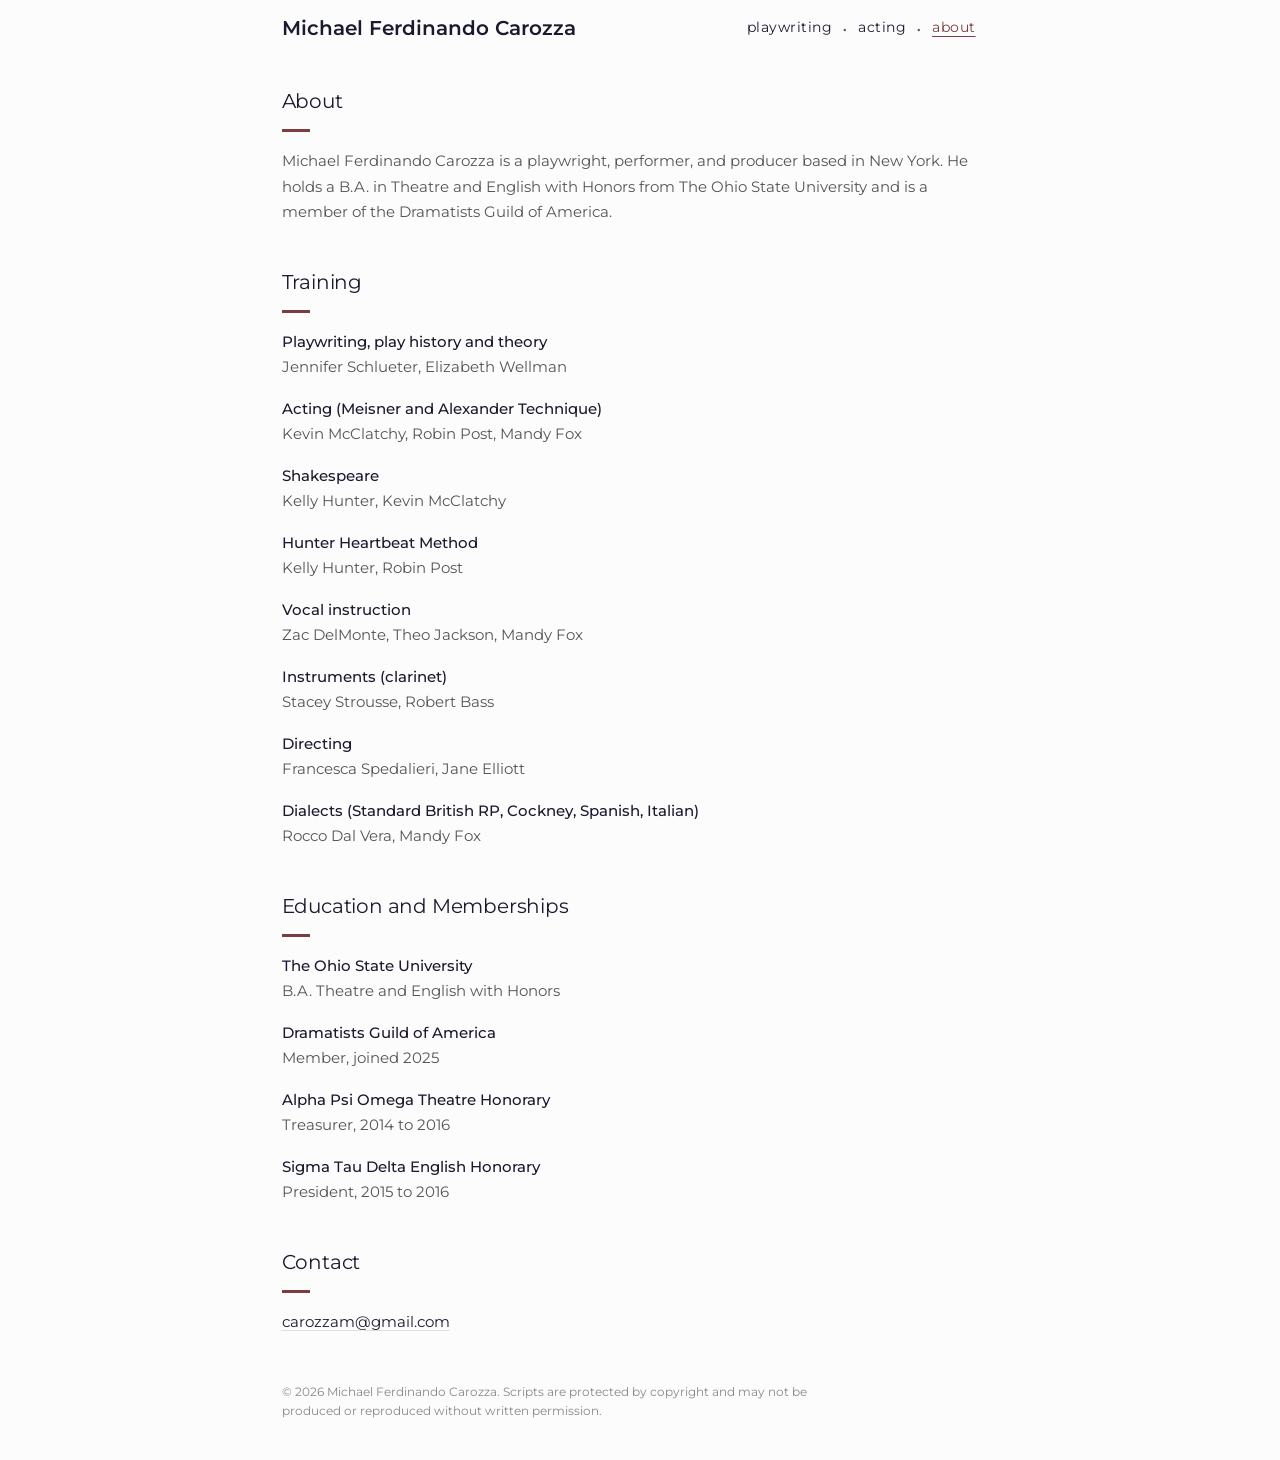
==== about.html @ f721c0fb "Skills list matches resume; add 404 page; pre-launch fixes Co-Authored-By: Claude Opus 5.5 <noreply@" ====
<!doctype html>
<html lang="en">
<head>
  <meta charset="utf-8">
  <meta name="viewport" content="width=device-width, initial-scale=1">
  <title>About, Michael Ferdinando Carozza</title>
  <meta name="description" content="About Michael Ferdinando Carozza, a playwright, performer, and producer in New York: training, education, memberships, and contact.">
  <meta name="color-scheme" content="light dark">
  <link rel="icon" href="favicon.svg" type="image/svg+xml">
  <link rel="preconnect" href="https://fonts.googleapis.com">
  <link rel="preconnect" href="https://fonts.gstatic.com" crossorigin>
  <link rel="stylesheet" href="https://fonts.googleapis.com/css2?family=Montserrat:wght@400;500;600&display=swap">
  <link rel="stylesheet" href="styles.css">
  <script src="site.js" defer></script>
</head>
<body>
  <a class="skip" href="#main">Skip to content</a>

  <nav class="site-nav" aria-label="Main">
    <div class="nav-inner">
      <a class="nav-brand" href="index.html">Michael Ferdinando Carozza</a>
      <button class="nav-toggle" type="button" aria-label="Toggle navigation" aria-expanded="false" aria-controls="nav-links">
        <svg viewBox="0 0 24 24" fill="none" stroke="currentColor" stroke-width="2" aria-hidden="true"><path d="M4 6h16M4 12h16M4 18h16"/></svg>
      </button>
      <ul class="nav-links" id="nav-links">
        <li><a href="index.html">playwriting</a></li>
        <li class="sep" aria-hidden="true">&middot;</li>
        <li><a href="acting.html">acting</a></li>
        <li class="sep" aria-hidden="true">&middot;</li>
        <li><a href="about.html" aria-current="page">about</a></li>
      </ul>
    </div>
  </nav>

  <div class="container">
    <main id="main">
      <h1 class="sr-only">About Michael Ferdinando Carozza</h1>

      <h2>About</h2>
      <p>Michael Ferdinando Carozza is a playwright, performer, and producer based in New York. He holds a B.A. in Theatre and English with Honors from The Ohio State University and is a member of the Dramatists Guild of America.</p>

      <h2>Training</h2>
      <ul class="items">
        <li><span class="label">Playwriting, play history and theory</span>Jennifer Schlueter, Elizabeth Wellman</li>
        <li><span class="label">Acting (Meisner and Alexander Technique)</span>Kevin McClatchy, Robin Post, Mandy Fox</li>
        <li><span class="label">Shakespeare</span>Kelly Hunter, Kevin McClatchy</li>
        <li><span class="label">Hunter Heartbeat Method</span>Kelly Hunter, Robin Post</li>
        <li><span class="label">Vocal instruction</span>Zac DelMonte, Theo Jackson, Mandy Fox</li>
        <li><span class="label">Instruments (clarinet)</span>Stacey Strousse, Robert Bass</li>
        <li><span class="label">Directing</span>Francesca Spedalieri, Jane Elliott</li>
        <li><span class="label">Dialects (Standard British RP, Cockney, Spanish, Italian)</span>Rocco Dal Vera, Mandy Fox</li>
      </ul>

      <h2>Education and Memberships</h2>
      <ul class="items">
        <li><span class="label">The Ohio State University</span>B.A. Theatre and English with Honors</li>
        <li><span class="label">Dramatists Guild of America</span>Member, joined 2025</li>
        <li><span class="label">Alpha Psi Omega Theatre Honorary</span>Treasurer, 2014 to 2016</li>
        <li><span class="label">Sigma Tau Delta English Honorary</span>President, 2015 to 2016</li>
      </ul>

      <h2 id="contact">Contact</h2>
      <p><span data-email data-user="carozzam" data-domain="gmail.com"><noscript>carozzam [at] gmail [dot] com</noscript></span></p>
    </main>
  </div>

  <footer class="container site-footer">
    <p>&copy; 2026 Michael Ferdinando Carozza. Scripts are protected by copyright and may not be produced or reproduced without written permission.</p>
  </footer>
</body>
</html>
---- styles.css ----
/* Michael Ferdinando Carozza, playwright.
   A quiet, text-first personal site: Montserrat, a sticky nav with a lowercase
   name and links, a round photo beside a short title block, small outlined
   buttons, section headings with a short accent bar, and entries with a
   medium-weight title over gray detail lines. Follows the system light or dark
   setting. */

*, *::before, *::after {
  box-sizing: border-box;
  margin: 0;
  padding: 0;
}

html {
  font-size: clamp(15px, 0.14vw + 14.5px, 16px);
  -webkit-text-size-adjust: 100%;
  text-size-adjust: 100%;
  scrollbar-gutter: stable;
}

:root {
  color-scheme: light dark;

  /* Light */
  --bg: #fcfcfc;
  --text: #1a1a2e;
  --title: #3a3a4e;
  --text-2: #555555;
  --muted: #888888;
  --accent: #7a3b4a;
  --accent: oklch(44% 0.09 15);
  --border: #e0e0e0;
  --border-soft: #f1f5f9;
  --nav-bg: rgba(252, 252, 252, 0.85);

  --font: "Montserrat", -apple-system, BlinkMacSystemFont, "Segoe UI", sans-serif;
  --max-width: 750px;
  --nav-height: 56px;
}

@media (prefers-color-scheme: dark) {
  :root {
    --bg: #1a1a2e;
    --text: #e0e0e0;
    --title: #ececf2;
    --text-2: #b0b0b0;
    --muted: #8a8a9a;
    --accent: #8fb7e6;
    --accent: oklch(78% 0.09 240);
    --border: #2e2e4a;
    --border-soft: #252542;
    --nav-bg: rgba(26, 26, 46, 0.85);
  }
}

body {
  background: var(--bg);
  color: var(--text-2);
  font-family: var(--font);
  font-size: 0.9375rem;
  font-weight: 400;
  line-height: 1.7;
}

.container {
  max-width: var(--max-width);
  margin: 0 auto;
  padding: 0 24px;
}

.sr-only {
  position: absolute;
  width: 1px;
  height: 1px;
  margin: -1px;
  overflow: hidden;
  clip-path: inset(50%);
  white-space: nowrap;
}

.skip {
  position: absolute;
  left: -999px;
  top: 0;
  z-index: 200;
  padding: 8px 12px;
  background: var(--text);
  color: var(--bg);
}
.skip:focus { left: 12px; top: 12px; }

:focus-visible {
  outline: 2px solid var(--accent);
  outline-offset: 3px;
  border-radius: 2px;
}

/* Links */

a, a:visited {
  color: var(--text);
  text-decoration: underline;
  text-decoration-color: var(--border);
  text-decoration-thickness: 1px;
  text-underline-offset: 3px;
  transition: text-decoration-color 0.15s ease, color 0.15s ease;
}
a:hover {
  color: var(--accent);
  text-decoration-color: var(--accent);
}

/* Navigation */

.site-nav {
  position: sticky;
  top: 0;
  z-index: 100;
  background: var(--nav-bg);
  -webkit-backdrop-filter: blur(12px);
  backdrop-filter: blur(12px);
}

.nav-inner {
  display: flex;
  align-items: center;
  justify-content: space-between;
  max-width: var(--max-width);
  height: var(--nav-height);
  margin: 0 auto;
  padding: 0 24px;
}

a.nav-brand, a.nav-brand:visited {
  color: var(--text);
  font-size: 1.25rem;
  font-weight: 600;
  text-decoration: none;
}

.nav-links {
  display: flex;
  align-items: center;
  list-style: none;
}

.nav-links li a {
  display: block;
  padding: 10px 8px;
  color: var(--text);
  font-size: 0.875rem;
  letter-spacing: 0.5px;
  text-decoration: none;
}
.nav-links li a:hover,
.nav-links li a[aria-current="page"] {
  color: var(--accent);
  text-decoration: underline;
  text-decoration-color: currentColor;
  text-decoration-thickness: 1px;
  text-underline-offset: 0.25em;
}

.nav-links .sep {
  padding: 0 2px;
  color: var(--text-2);
  font-size: 1.35rem;
  user-select: none;
}

.nav-toggle {
  display: none;
  padding: 8px;
  border: 0;
  background: none;
  color: var(--text);
  cursor: pointer;
}
.nav-toggle svg { width: 22px; height: 22px; }

/* Main */

main {
  padding-top: 28px;
  padding-bottom: 40px;
}

/* Profile */

.profile {
  display: flex;
  align-items: center;
  gap: 30px;
  margin-bottom: 30px;
}

.profile-photo {
  flex-shrink: 0;
  width: 150px;
  height: 150px;
  border-radius: 50%;
  object-fit: cover;
}

.profile-info { line-height: 1.8; }
.profile-info a, .profile-info a:visited { color: var(--text); }

.profile-links {
  display: flex;
  flex-wrap: wrap;
  gap: 10px;
  margin-top: 12px;
}

a.btn, a.btn:visited {
  display: inline-flex;
  align-items: center;
  gap: 6px;
  padding: 4px 12px;
  border: 1px solid var(--border);
  border-radius: 4px;
  background: transparent;
  color: var(--text-2);
  font-size: 0.75rem;
  font-weight: 500;
  letter-spacing: 0.2px;
  text-decoration: none;
  transition: color 0.15s ease, background 0.15s ease, border-color 0.15s ease;
}
a.btn:hover {
  background: var(--text);
  border-color: var(--text);
  color: var(--bg);
}
.btn svg {
  width: auto;
  height: 1em;
}

/* Headings */

h1, h2, h3 {
  color: var(--text);
  font-family: var(--font);
  font-weight: 500;
}

h2 {
  position: relative;
  margin-bottom: 16px;
  padding-bottom: 14px;
  font-size: 1.25rem;
  font-weight: 400;
  letter-spacing: -0.2px;
}
h2::after {
  content: "";
  position: absolute;
  left: 0;
  bottom: 0;
  width: 28px;
  height: 3px;
  background: var(--accent);
}
ul + h2, p + h2, .profile + h2 { margin-top: 40px; }

p + p { margin-top: 1rem; }

.section-note {
  margin: -4px 0 20px;
  font-size: 0.8125rem;
}

/* Entries: plays, credits */

.works, .items {
  list-style: none;
}

.works li {
  margin-bottom: 18px;
  font-size: 0.8125rem;
  line-height: 1.65;
}

.title {
  color: var(--title);
  font-size: 0.9375rem;
  font-weight: 500;
}

.note, .logline, .venue, .details {
  display: block;
}

.note { color: var(--text-2); }
.logline { margin: 2px 0 4px; color: var(--text-2); }

.venue {
  color: var(--text-2);
  font-size: 0.875rem;
  font-style: italic;
}

.details { color: var(--muted); }
.details .dot { margin: 0 4px; color: var(--muted); }

.works .aside {
  color: var(--text-2);
  font-style: normal;
}
.works .aside::before {
  content: "\00b7";
  margin: 0 4px;
  color: var(--muted);
}

/* Labeled lists: training, education */

.items li { margin-bottom: 16px; }
.items .label {
  display: block;
  color: var(--text);
  font-weight: 500;
}

/* Skills: a column list, like the resume */

.skills {
  list-style: none;
  columns: 3 13rem;
  column-gap: 24px;
  font-size: 0.875rem;
}
.skills li {
  break-inside: avoid;
  margin-bottom: 4px;
}

/* Footer */

.site-footer {
  padding-top: 8px;
  padding-bottom: 40px;
}
.site-footer p {
  max-width: 36rem;
  color: var(--muted);
  font-size: 0.75rem;
  line-height: 1.6;
}

/* Small screens */

@media (max-width: 768px) {
  .nav-inner {
    flex-wrap: wrap;
    align-items: flex-start;
    height: auto;
    min-height: var(--nav-height);
  }
  a.nav-brand, .nav-toggle { line-height: var(--nav-height); }
  a.nav-brand { font-size: 1rem; }
  .nav-toggle { display: block; }

  .nav-links {
    flex-basis: 100%;
    flex-direction: column;
    align-items: center;
    gap: 2px;
    max-height: 0;
    overflow: hidden;
    visibility: hidden;
    background: var(--bg);
    transition: max-height 0.3s ease, padding 0.3s ease, visibility 0s linear 0.3s;
  }
  .nav-links.open {
    max-height: 300px;
    padding: 8px 0 16px;
    visibility: visible;
    border-bottom: 1px solid var(--border);
    transition-delay: 0s;
  }
  .nav-links .sep { display: none; }
  .nav-links li a { padding: 8px 0; }

  .profile {
    flex-direction: column;
    align-items: center;
    text-align: center;
  }
  .profile-links { justify-content: center; }
}

@media (prefers-reduced-motion: reduce) {
  .nav-links, a, a.btn { transition: none; }
}
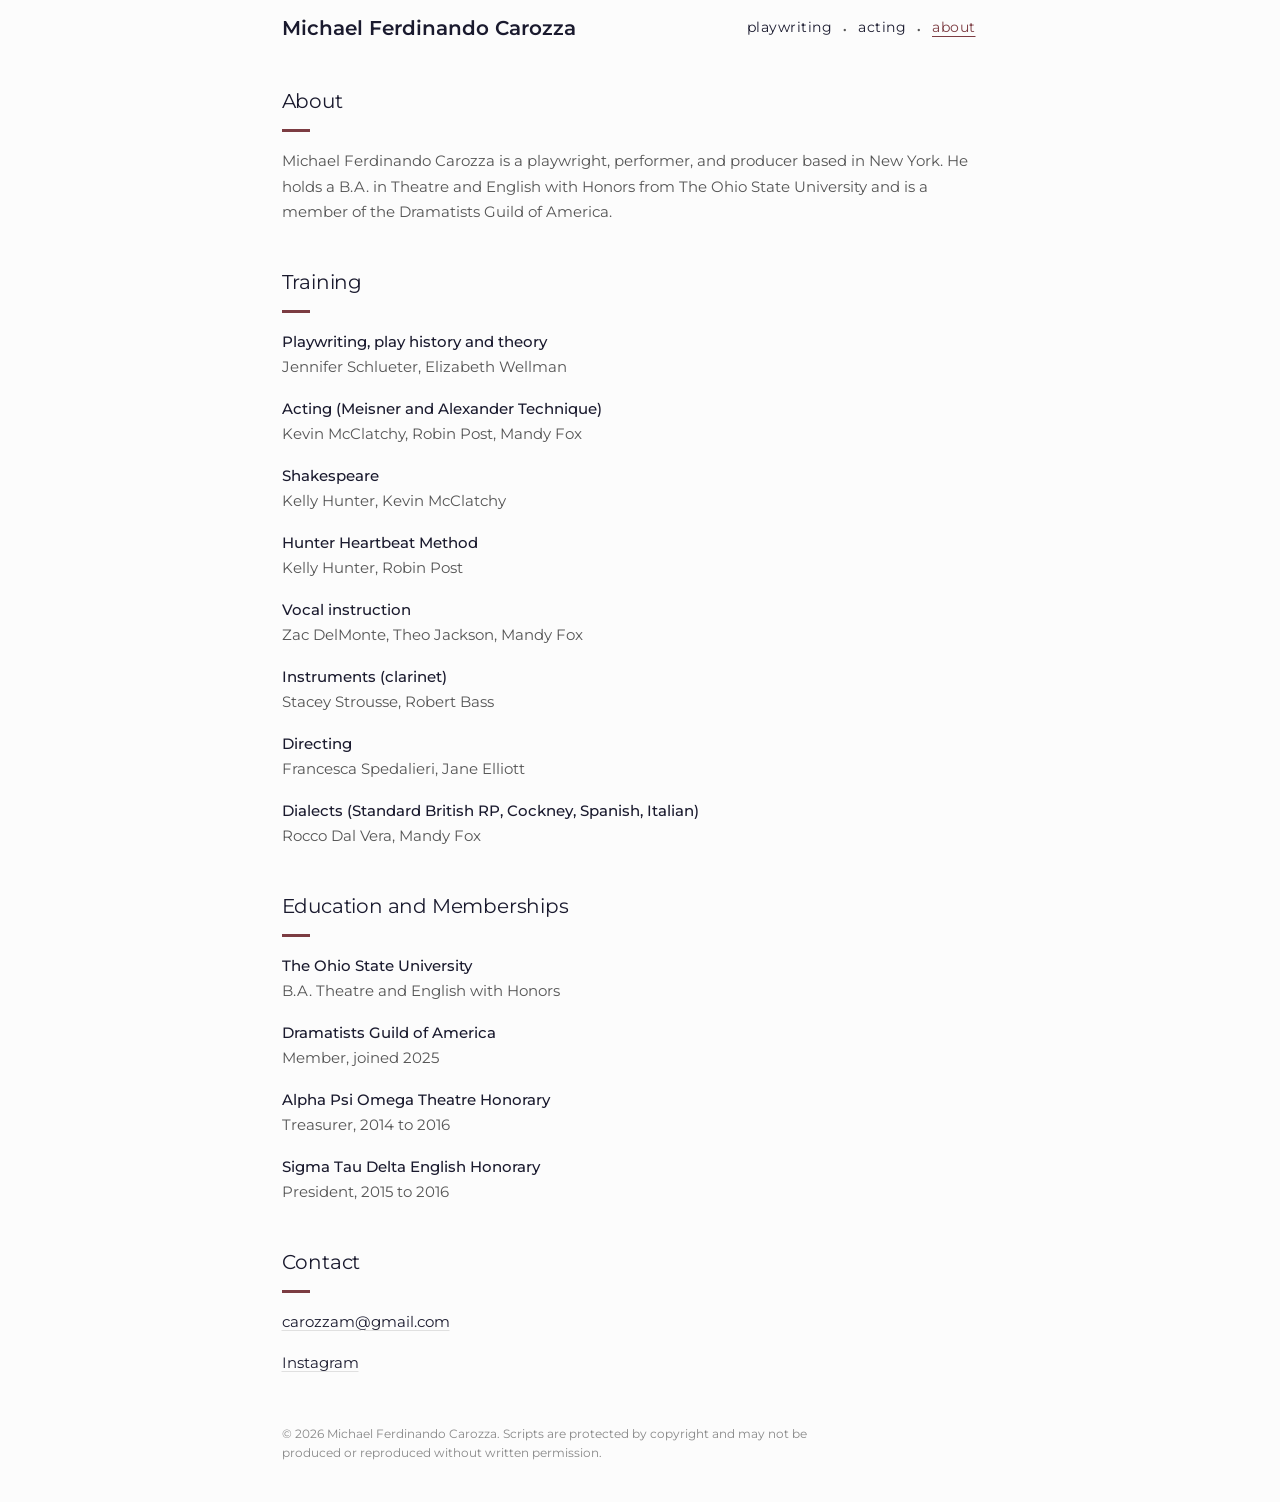
==== commit b3efbb4e: "Add Instagram link to home and about pages Co-Authored-By: Claude Sonnet 5.5 <noreply@anthropic.com>" ====
--- a/about.html
+++ b/about.html
@@ -61,6 +61,7 @@
 
       <h2 id="contact">Contact</h2>
       <p><span data-email data-user="carozzam" data-domain="gmail.com"><noscript>carozzam [at] gmail [dot] com</noscript></span></p>
+      <p><a href="https://www.instagram.com/michaelcarozza/">Instagram</a></p>
     </main>
   </div>
 
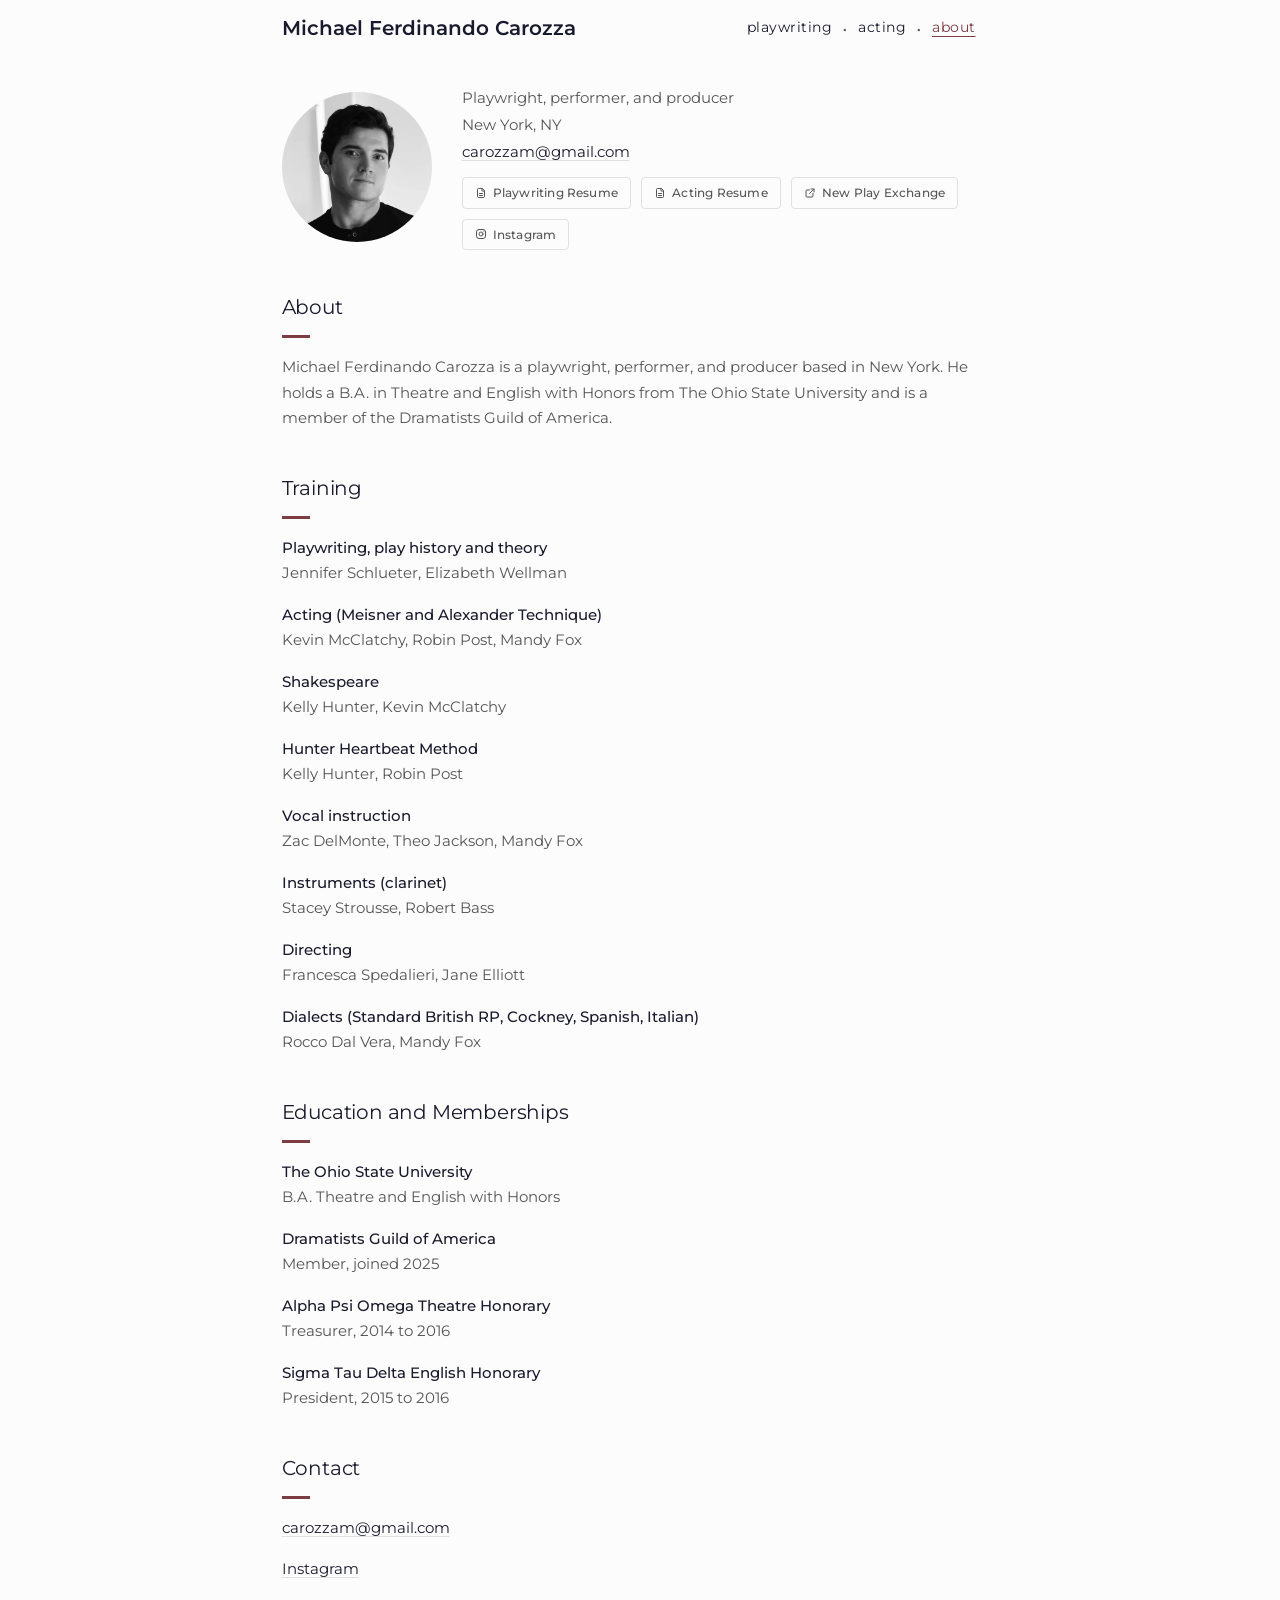
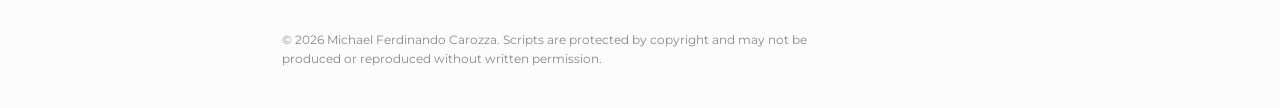
==== commit dc859df7: "Show headshot and links on every page; two-column credits on acting page Co-Authored-By: Claude Sonn" ====
--- a/about.html
+++ b/about.html
@@ -36,6 +36,21 @@
     <main id="main">
       <h1 class="sr-only">About Michael Ferdinando Carozza</h1>
 
+      <div class="profile">
+        <img class="profile-photo" alt="Michael Ferdinando Carozza" src="files/headshot.webp" width="150" height="150">
+        <div class="profile-info">
+          Playwright, performer, and producer<br>
+          New York, NY<br>
+          <span data-email data-user="carozzam" data-domain="gmail.com"><noscript>carozzam [at] gmail [dot] com</noscript></span>
+          <div class="profile-links">
+            <a class="btn" href="files/playwriting-resume.pdf"><svg viewBox="0 0 24 24" fill="none" stroke="currentColor" stroke-width="2" stroke-linecap="round" stroke-linejoin="round" aria-hidden="true"><path d="M14 3H7a2 2 0 0 0-2 2v14a2 2 0 0 0 2 2h10a2 2 0 0 0 2-2V8z"/><path d="M14 3v5h5M9 13h6M9 17h6"/></svg> Playwriting Resume</a>
+            <a class="btn" href="files/acting-resume.pdf"><svg viewBox="0 0 24 24" fill="none" stroke="currentColor" stroke-width="2" stroke-linecap="round" stroke-linejoin="round" aria-hidden="true"><path d="M14 3H7a2 2 0 0 0-2 2v14a2 2 0 0 0 2 2h10a2 2 0 0 0 2-2V8z"/><path d="M14 3v5h5M9 13h6M9 17h6"/></svg> Acting Resume</a>
+            <a class="btn" href="https://newplayexchange.org/users/102418/michael-ferdinando-carozza"><svg viewBox="0 0 24 24" fill="none" stroke="currentColor" stroke-width="2" stroke-linecap="round" stroke-linejoin="round" aria-hidden="true"><path d="M14 4h6v6M20 4l-9 9M18 13v5a2 2 0 0 1-2 2H6a2 2 0 0 1-2-2V8a2 2 0 0 1 2-2h5"/></svg> New Play Exchange</a>
+            <a class="btn" href="https://www.instagram.com/michaelcarozza/"><svg viewBox="0 0 24 24" fill="none" stroke="currentColor" stroke-width="2" stroke-linecap="round" stroke-linejoin="round" aria-hidden="true"><rect x="3" y="3" width="18" height="18" rx="5"/><circle cx="12" cy="12" r="4"/><path d="M17.5 6.5h.01"/></svg> Instagram</a>
+          </div>
+        </div>
+      </div>
+
       <h2>About</h2>
       <p>Michael Ferdinando Carozza is a playwright, performer, and producer based in New York. He holds a B.A. in Theatre and English with Honors from The Ohio State University and is a member of the Dramatists Guild of America.</p>
 
--- a/styles.css
+++ b/styles.css
@@ -322,6 +322,17 @@
   display: block;
   color: var(--text);
   font-weight: 500;
+}
+
+/* Two-column credits (acting page) */
+
+.works.two-col {
+  columns: 2;
+  column-gap: 36px;
+}
+.works.two-col li {
+  break-inside: avoid;
+  margin-bottom: 16px;
 }
 
 /* Skills: a column list, like the resume */
@@ -390,6 +401,7 @@
     text-align: center;
   }
   .profile-links { justify-content: center; }
+  .works.two-col { columns: 1; }
 }
 
 @media (prefers-reduced-motion: reduce) {
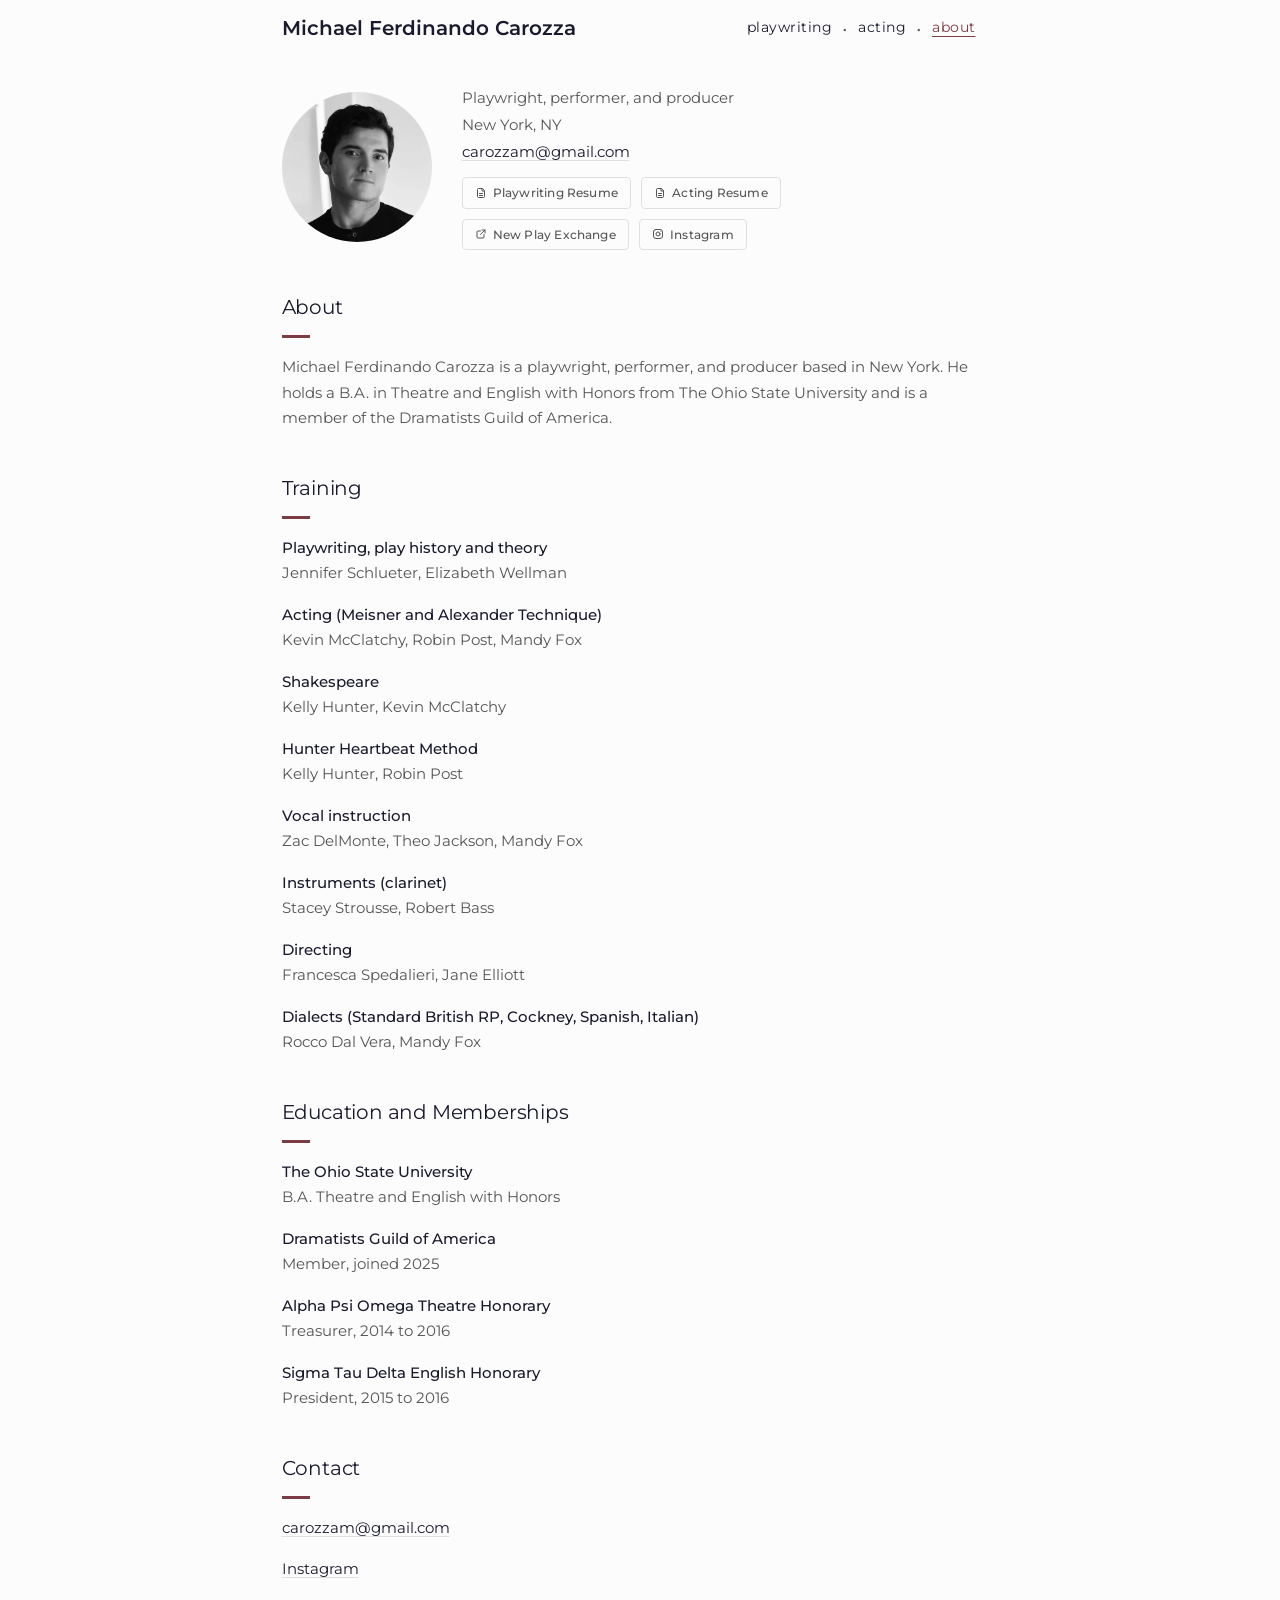
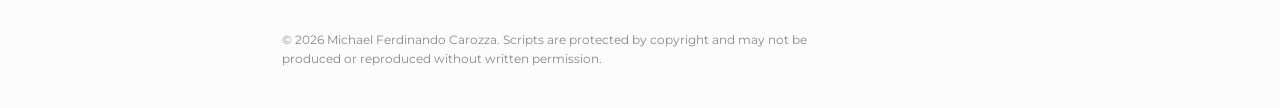
==== commit f93b9c1e: "Two rows of header buttons: resumes, then New Play Exchange and Instagram Co-Authored-By: Claude Son" ====
--- a/about.html
+++ b/about.html
@@ -45,6 +45,8 @@
           <div class="profile-links">
             <a class="btn" href="files/playwriting-resume.pdf"><svg viewBox="0 0 24 24" fill="none" stroke="currentColor" stroke-width="2" stroke-linecap="round" stroke-linejoin="round" aria-hidden="true"><path d="M14 3H7a2 2 0 0 0-2 2v14a2 2 0 0 0 2 2h10a2 2 0 0 0 2-2V8z"/><path d="M14 3v5h5M9 13h6M9 17h6"/></svg> Playwriting Resume</a>
             <a class="btn" href="files/acting-resume.pdf"><svg viewBox="0 0 24 24" fill="none" stroke="currentColor" stroke-width="2" stroke-linecap="round" stroke-linejoin="round" aria-hidden="true"><path d="M14 3H7a2 2 0 0 0-2 2v14a2 2 0 0 0 2 2h10a2 2 0 0 0 2-2V8z"/><path d="M14 3v5h5M9 13h6M9 17h6"/></svg> Acting Resume</a>
+          </div>
+          <div class="profile-links profile-links-2">
             <a class="btn" href="https://newplayexchange.org/users/102418/michael-ferdinando-carozza"><svg viewBox="0 0 24 24" fill="none" stroke="currentColor" stroke-width="2" stroke-linecap="round" stroke-linejoin="round" aria-hidden="true"><path d="M14 4h6v6M20 4l-9 9M18 13v5a2 2 0 0 1-2 2H6a2 2 0 0 1-2-2V8a2 2 0 0 1 2-2h5"/></svg> New Play Exchange</a>
             <a class="btn" href="https://www.instagram.com/michaelcarozza/"><svg viewBox="0 0 24 24" fill="none" stroke="currentColor" stroke-width="2" stroke-linecap="round" stroke-linejoin="round" aria-hidden="true"><rect x="3" y="3" width="18" height="18" rx="5"/><circle cx="12" cy="12" r="4"/><path d="M17.5 6.5h.01"/></svg> Instagram</a>
           </div>
--- a/styles.css
+++ b/styles.css
@@ -211,6 +211,8 @@
   gap: 10px;
   margin-top: 12px;
 }
+
+.profile-links-2 { margin-top: 10px; }
 
 a.btn, a.btn:visited {
   display: inline-flex;
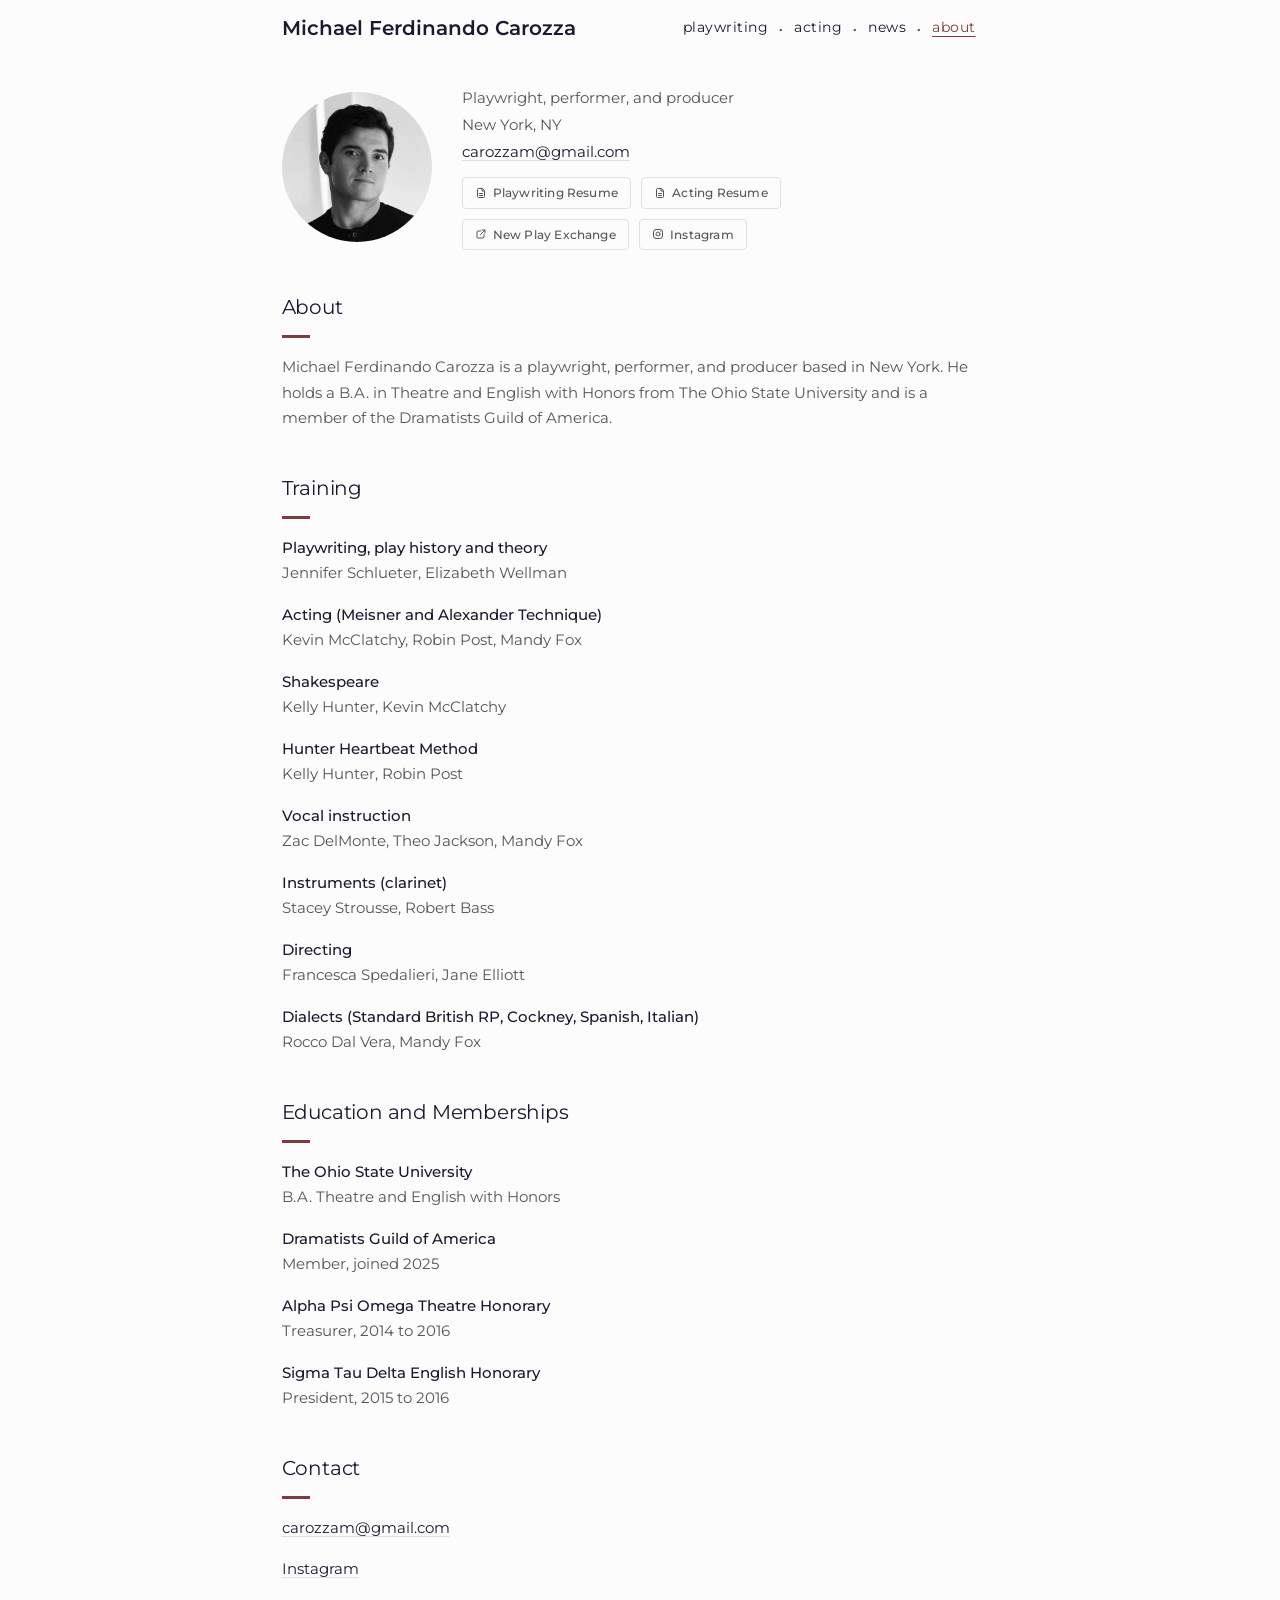
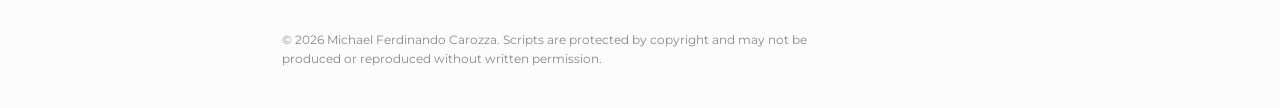
==== commit 82ffdc5e: "Add News page with items and links from the current site Co-Authored-By: Claude Sonnet 5.5 <noreply@" ====
--- a/about.html
+++ b/about.html
@@ -26,6 +26,8 @@
         <li><a href="index.html">playwriting</a></li>
         <li class="sep" aria-hidden="true">&middot;</li>
         <li><a href="acting.html">acting</a></li>
+        <li class="sep" aria-hidden="true">&middot;</li>
+        <li><a href="news.html">news</a></li>
         <li class="sep" aria-hidden="true">&middot;</li>
         <li><a href="about.html" aria-current="page">about</a></li>
       </ul>
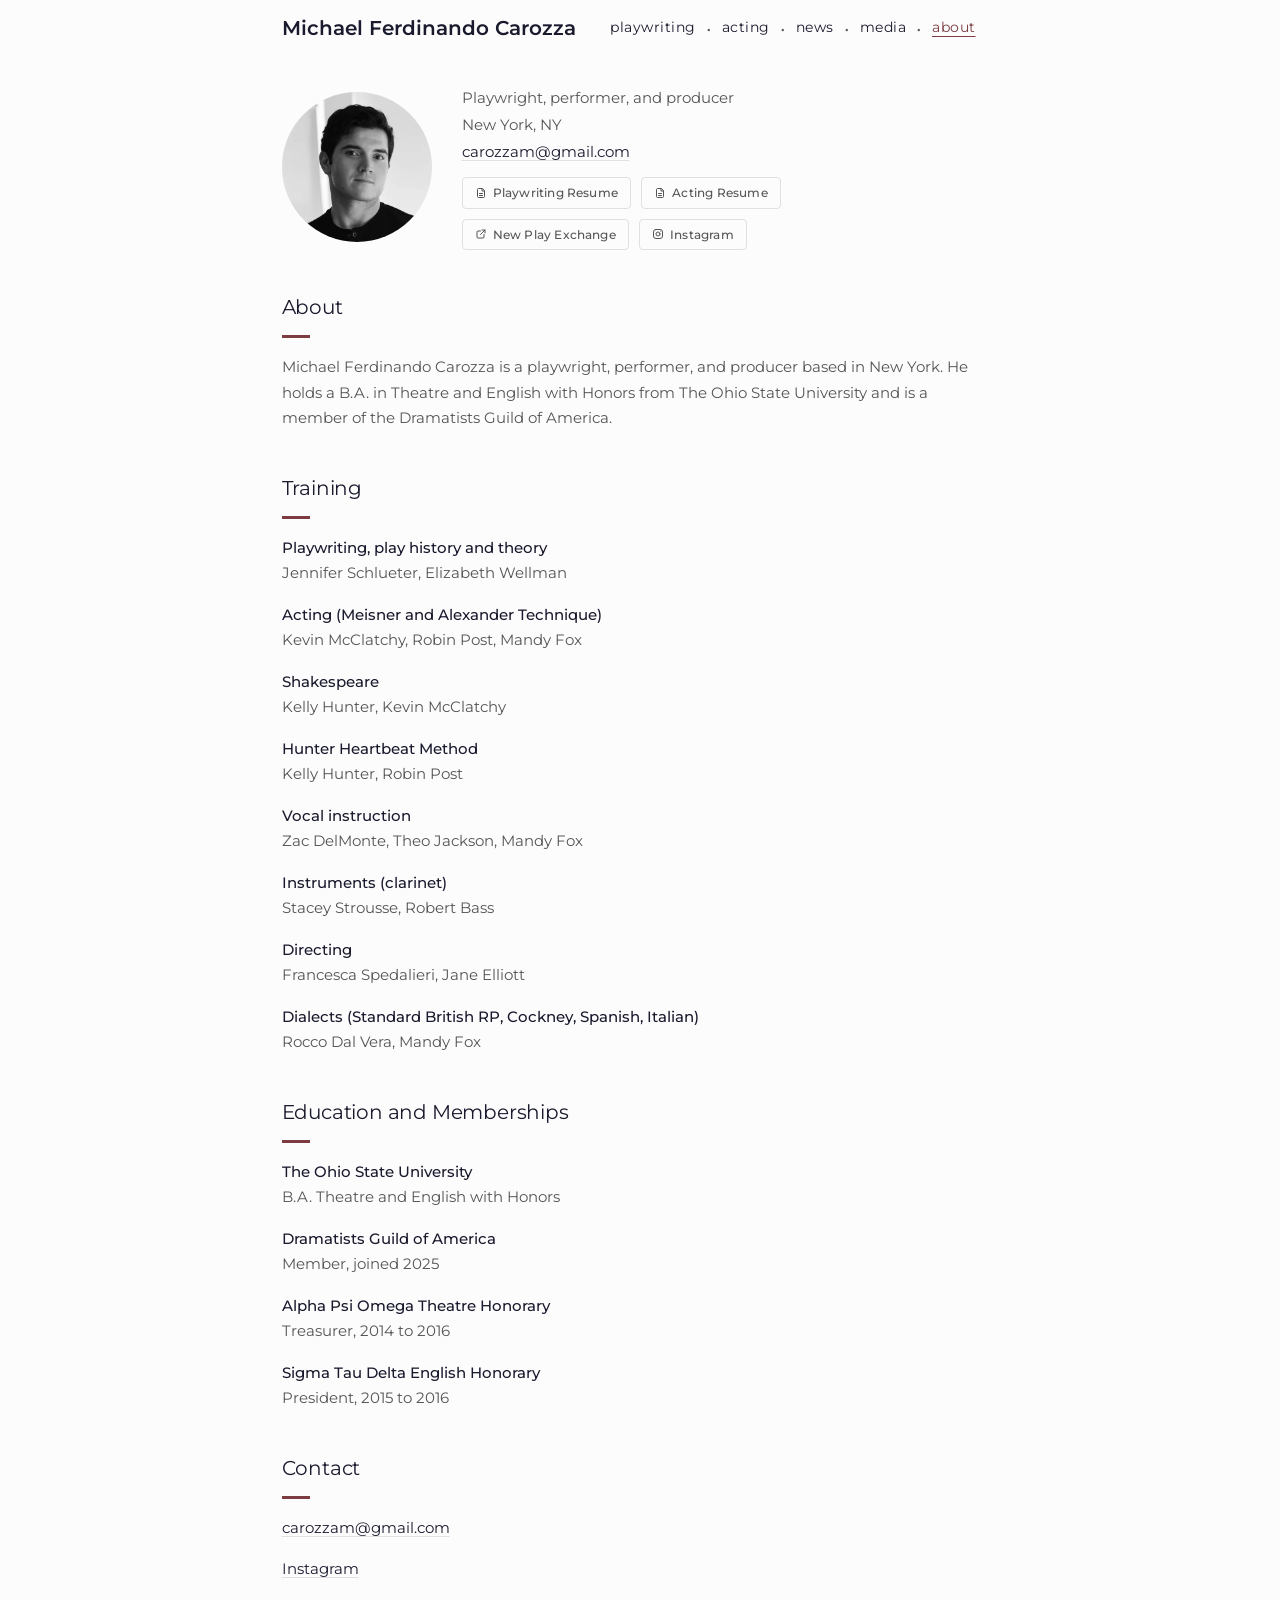
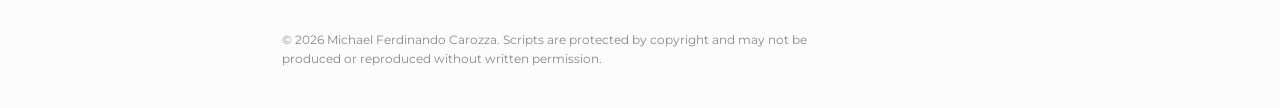
==== commit 11e407cc: "Add Media page with headshots and production photos Co-Authored-By: Claude Sonnet 5.5 <noreply@anthr" ====
--- a/about.html
+++ b/about.html
@@ -28,6 +28,8 @@
         <li><a href="acting.html">acting</a></li>
         <li class="sep" aria-hidden="true">&middot;</li>
         <li><a href="news.html">news</a></li>
+        <li class="sep" aria-hidden="true">&middot;</li>
+        <li><a href="media.html">media</a></li>
         <li class="sep" aria-hidden="true">&middot;</li>
         <li><a href="about.html" aria-current="page">about</a></li>
       </ul>
--- a/styles.css
+++ b/styles.css
@@ -349,6 +349,35 @@
   break-inside: avoid;
   margin-bottom: 4px;
 }
+
+/* Photo galleries (media page) */
+
+.gallery {
+  columns: 3;
+  column-gap: 12px;
+}
+.gallery.gallery-prod { columns: 2; }
+.gallery a {
+  display: block;
+  margin-bottom: 12px;
+  break-inside: avoid;
+  text-decoration: none;
+}
+.gallery img {
+  display: block;
+  width: 100%;
+  height: auto;
+  border-radius: 4px;
+  background: var(--border-soft);
+}
+h3 {
+  margin: 36px 0 14px;
+  color: var(--title);
+  font-size: 0.9375rem;
+  font-weight: 500;
+}
+h2 + h3 { margin-top: 8px; }
+.gallery + h2 { margin-top: 40px; }
 
 /* Footer */
 
@@ -404,6 +433,7 @@
   }
   .profile-links { justify-content: center; }
   .works.two-col { columns: 1; }
+  .gallery { columns: 2; }
 }
 
 @media (prefers-reduced-motion: reduce) {
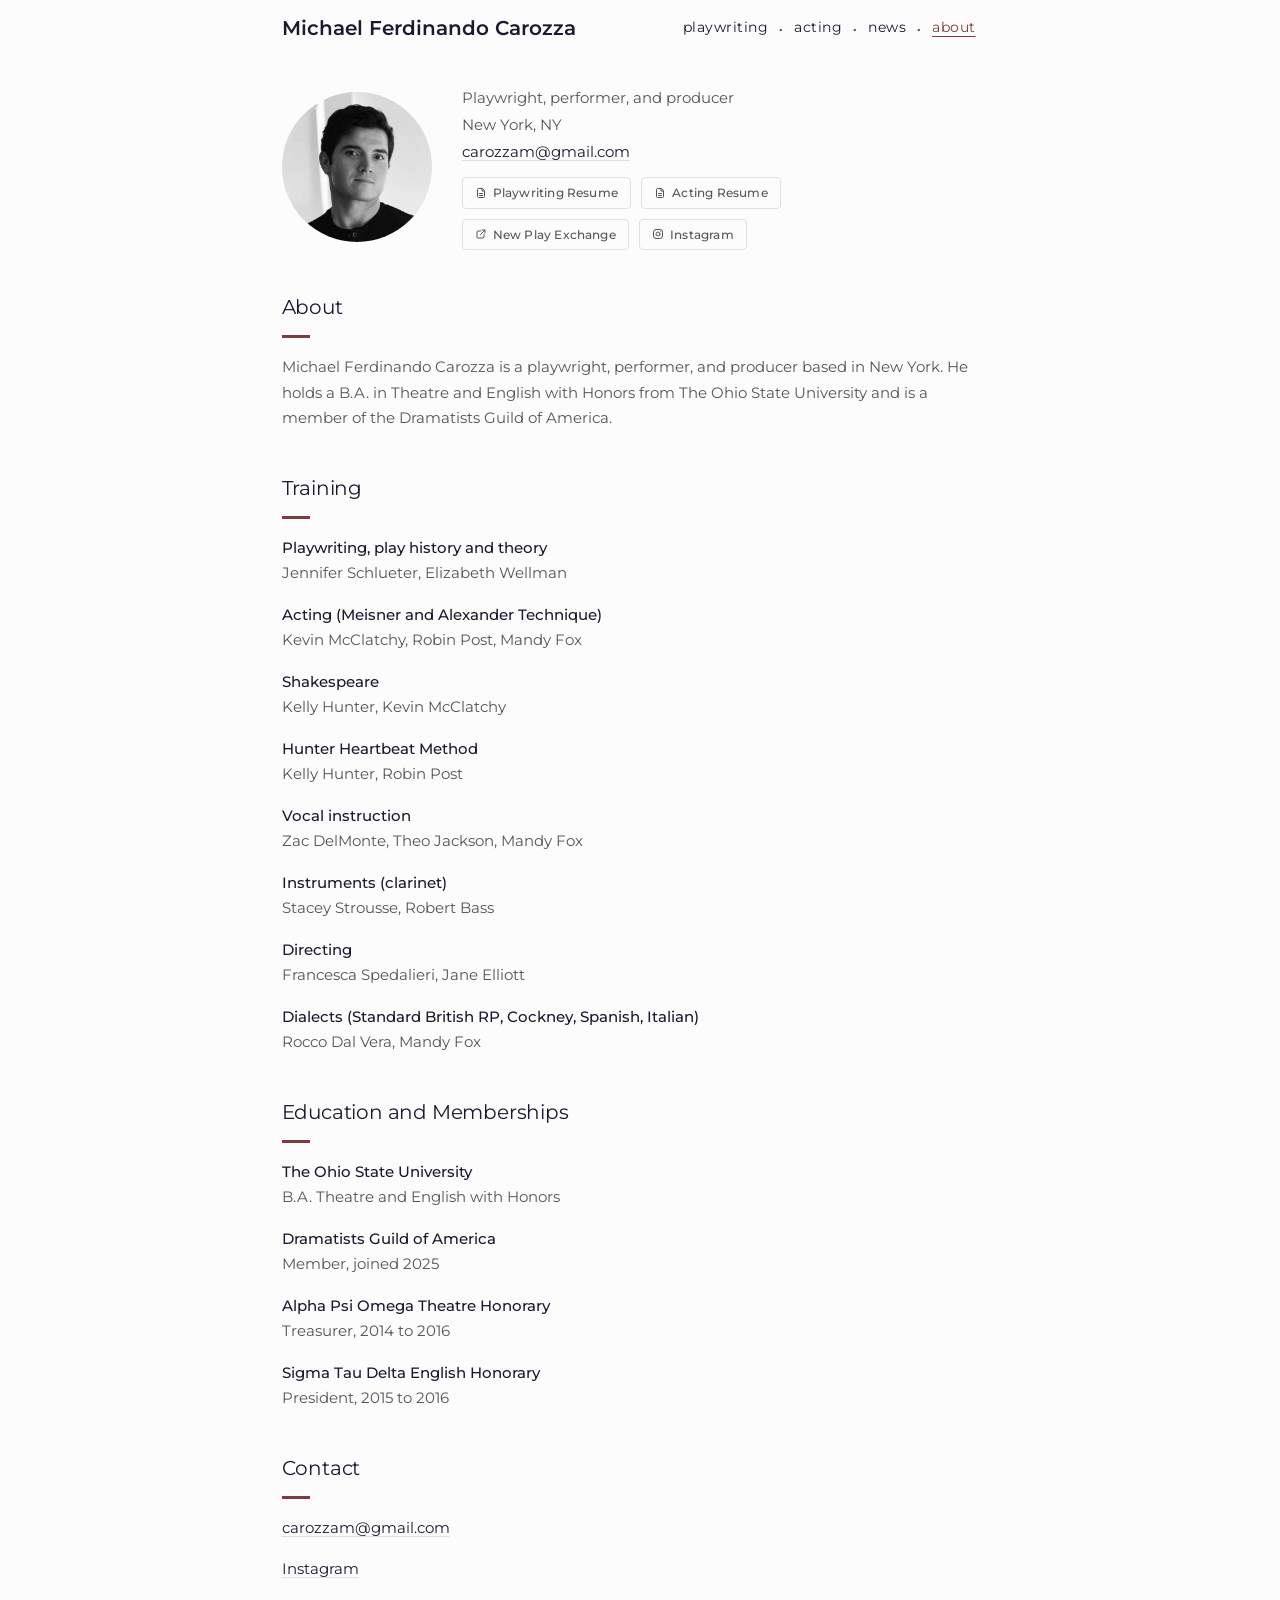
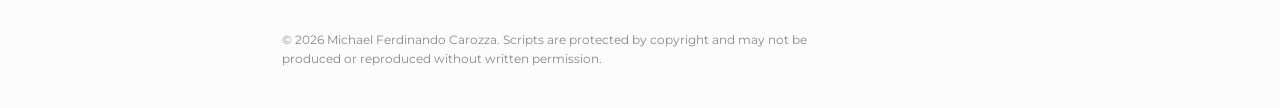
==== commit a820528f: "Remove remaining Media nav links Co-Authored-By: Claude Sonnet 5.5 <noreply@anthropic.com> Claude-Se" ====
--- a/about.html
+++ b/about.html
@@ -28,8 +28,6 @@
         <li><a href="acting.html">acting</a></li>
         <li class="sep" aria-hidden="true">&middot;</li>
         <li><a href="news.html">news</a></li>
-        <li class="sep" aria-hidden="true">&middot;</li>
-        <li><a href="media.html">media</a></li>
         <li class="sep" aria-hidden="true">&middot;</li>
         <li><a href="about.html" aria-current="page">about</a></li>
       </ul>
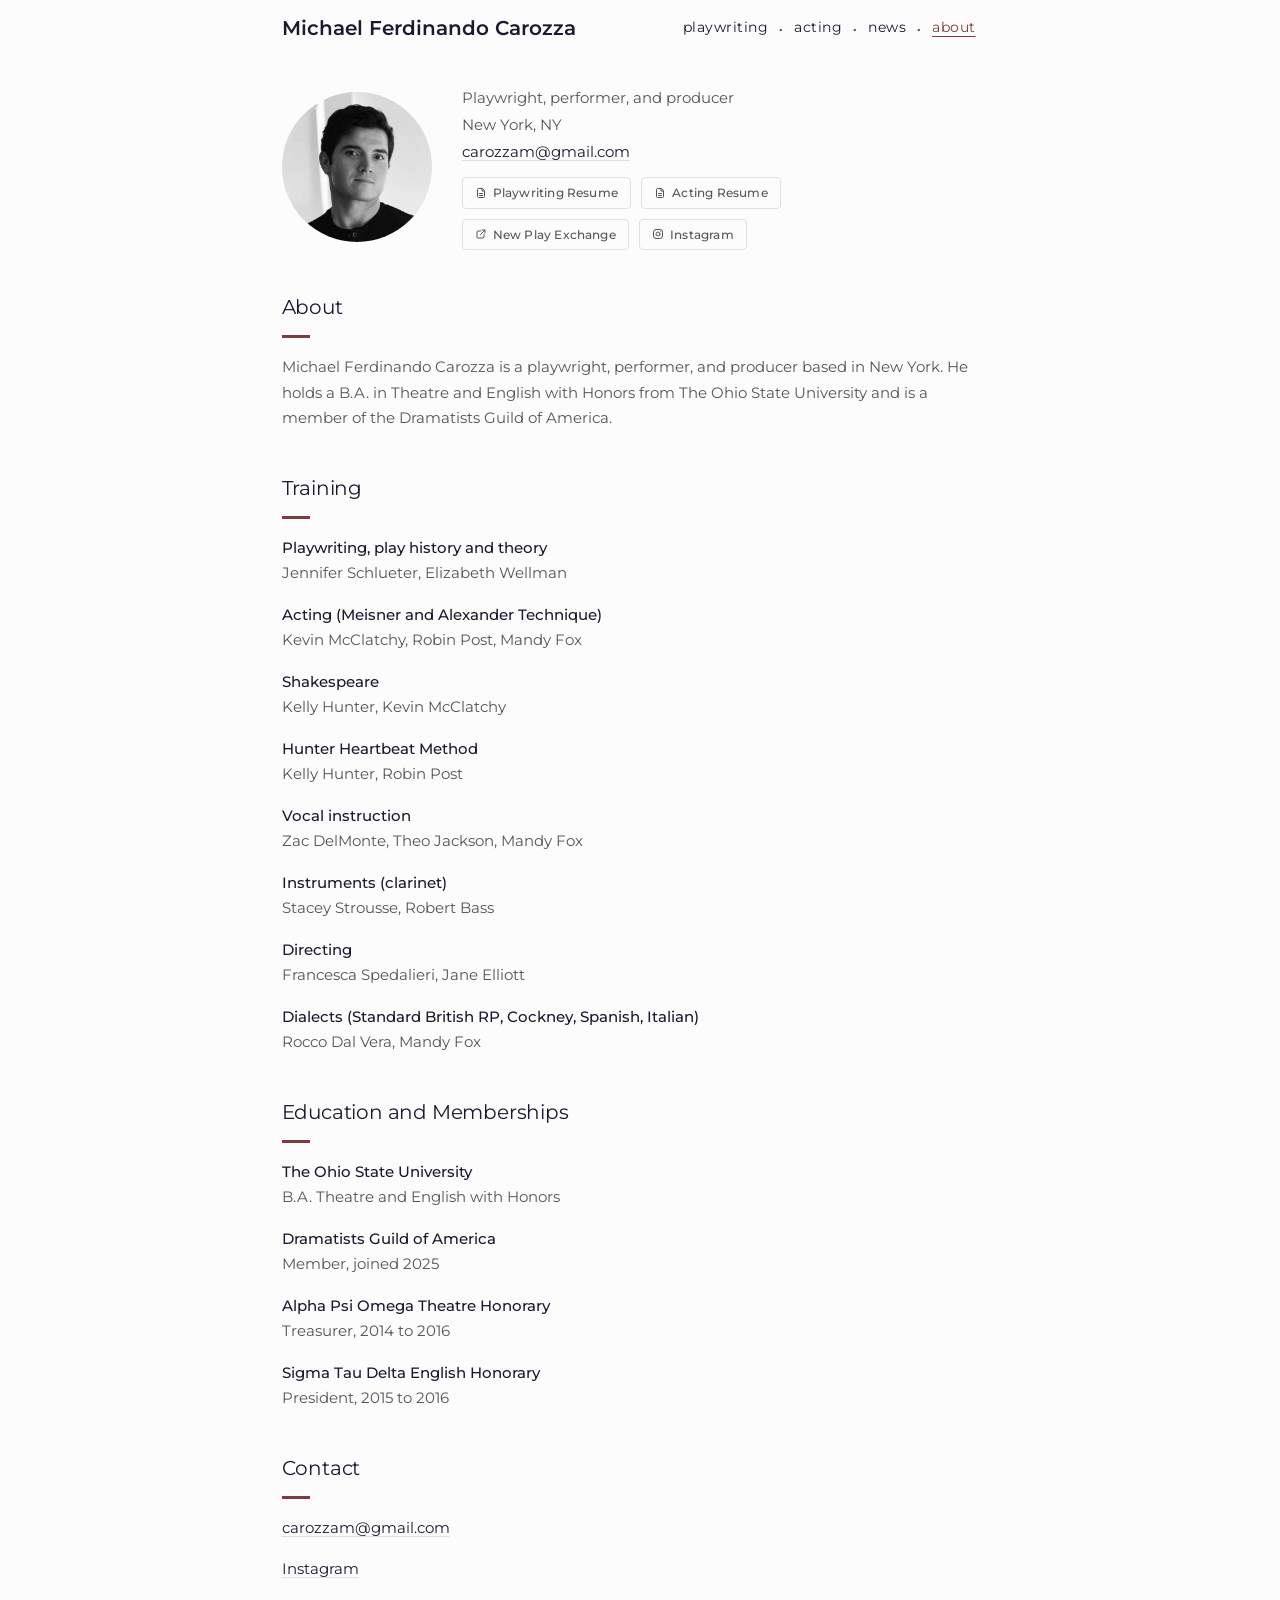
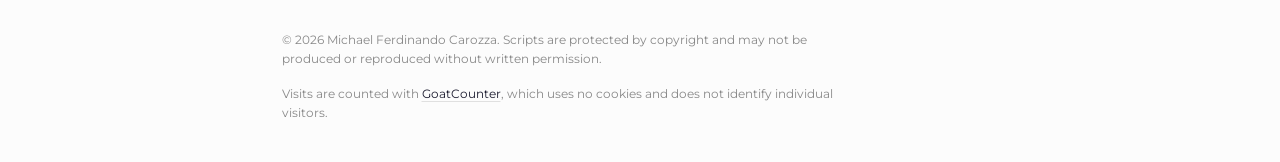
==== commit 0ee01a21: "Add GoatCounter analytics with resume download and link click tracking Co-Authored-By: Claude Sonnet" ====
--- a/about.html
+++ b/about.html
@@ -12,6 +12,7 @@
   <link rel="stylesheet" href="https://fonts.googleapis.com/css2?family=Montserrat:wght@400;500;600&display=swap">
   <link rel="stylesheet" href="styles.css">
   <script src="site.js" defer></script>
+  <script data-goatcounter="https://michaelcarozza.goatcounter.com/count" async src="https://gc.zgo.at/count.js"></script>
 </head>
 <body>
   <a class="skip" href="#main">Skip to content</a>
@@ -45,12 +46,12 @@
           New York, NY<br>
           <span data-email data-user="carozzam" data-domain="gmail.com"><noscript>carozzam [at] gmail [dot] com</noscript></span>
           <div class="profile-links">
-            <a class="btn" href="files/playwriting-resume.pdf"><svg viewBox="0 0 24 24" fill="none" stroke="currentColor" stroke-width="2" stroke-linecap="round" stroke-linejoin="round" aria-hidden="true"><path d="M14 3H7a2 2 0 0 0-2 2v14a2 2 0 0 0 2 2h10a2 2 0 0 0 2-2V8z"/><path d="M14 3v5h5M9 13h6M9 17h6"/></svg> Playwriting Resume</a>
-            <a class="btn" href="files/acting-resume.pdf"><svg viewBox="0 0 24 24" fill="none" stroke="currentColor" stroke-width="2" stroke-linecap="round" stroke-linejoin="round" aria-hidden="true"><path d="M14 3H7a2 2 0 0 0-2 2v14a2 2 0 0 0 2 2h10a2 2 0 0 0 2-2V8z"/><path d="M14 3v5h5M9 13h6M9 17h6"/></svg> Acting Resume</a>
+            <a class="btn" data-goatcounter-click="download-playwriting-resume" data-goatcounter-title="Playwriting resume download" href="files/playwriting-resume.pdf"><svg viewBox="0 0 24 24" fill="none" stroke="currentColor" stroke-width="2" stroke-linecap="round" stroke-linejoin="round" aria-hidden="true"><path d="M14 3H7a2 2 0 0 0-2 2v14a2 2 0 0 0 2 2h10a2 2 0 0 0 2-2V8z"/><path d="M14 3v5h5M9 13h6M9 17h6"/></svg> Playwriting Resume</a>
+            <a class="btn" data-goatcounter-click="download-acting-resume" data-goatcounter-title="Acting resume download" href="files/acting-resume.pdf"><svg viewBox="0 0 24 24" fill="none" stroke="currentColor" stroke-width="2" stroke-linecap="round" stroke-linejoin="round" aria-hidden="true"><path d="M14 3H7a2 2 0 0 0-2 2v14a2 2 0 0 0 2 2h10a2 2 0 0 0 2-2V8z"/><path d="M14 3v5h5M9 13h6M9 17h6"/></svg> Acting Resume</a>
           </div>
           <div class="profile-links profile-links-2">
-            <a class="btn" href="https://newplayexchange.org/users/102418/michael-ferdinando-carozza"><svg viewBox="0 0 24 24" fill="none" stroke="currentColor" stroke-width="2" stroke-linecap="round" stroke-linejoin="round" aria-hidden="true"><path d="M14 4h6v6M20 4l-9 9M18 13v5a2 2 0 0 1-2 2H6a2 2 0 0 1-2-2V8a2 2 0 0 1 2-2h5"/></svg> New Play Exchange</a>
-            <a class="btn" href="https://www.instagram.com/michaelcarozza/"><svg viewBox="0 0 24 24" fill="none" stroke="currentColor" stroke-width="2" stroke-linecap="round" stroke-linejoin="round" aria-hidden="true"><rect x="3" y="3" width="18" height="18" rx="5"/><circle cx="12" cy="12" r="4"/><path d="M17.5 6.5h.01"/></svg> Instagram</a>
+            <a class="btn" data-goatcounter-click="click-new-play-exchange" data-goatcounter-title="New Play Exchange click" href="https://newplayexchange.org/users/102418/michael-ferdinando-carozza"><svg viewBox="0 0 24 24" fill="none" stroke="currentColor" stroke-width="2" stroke-linecap="round" stroke-linejoin="round" aria-hidden="true"><path d="M14 4h6v6M20 4l-9 9M18 13v5a2 2 0 0 1-2 2H6a2 2 0 0 1-2-2V8a2 2 0 0 1 2-2h5"/></svg> New Play Exchange</a>
+            <a class="btn" data-goatcounter-click="click-instagram" data-goatcounter-title="Instagram click" href="https://www.instagram.com/michaelcarozza/"><svg viewBox="0 0 24 24" fill="none" stroke="currentColor" stroke-width="2" stroke-linecap="round" stroke-linejoin="round" aria-hidden="true"><rect x="3" y="3" width="18" height="18" rx="5"/><circle cx="12" cy="12" r="4"/><path d="M17.5 6.5h.01"/></svg> Instagram</a>
           </div>
         </div>
       </div>
@@ -86,6 +87,7 @@
 
   <footer class="container site-footer">
     <p>&copy; 2026 Michael Ferdinando Carozza. Scripts are protected by copyright and may not be produced or reproduced without written permission.</p>
+    <p>Visits are counted with <a href="https://www.goatcounter.com" rel="noopener">GoatCounter</a>, which uses no cookies and does not identify individual visitors.</p>
   </footer>
 </body>
 </html>
